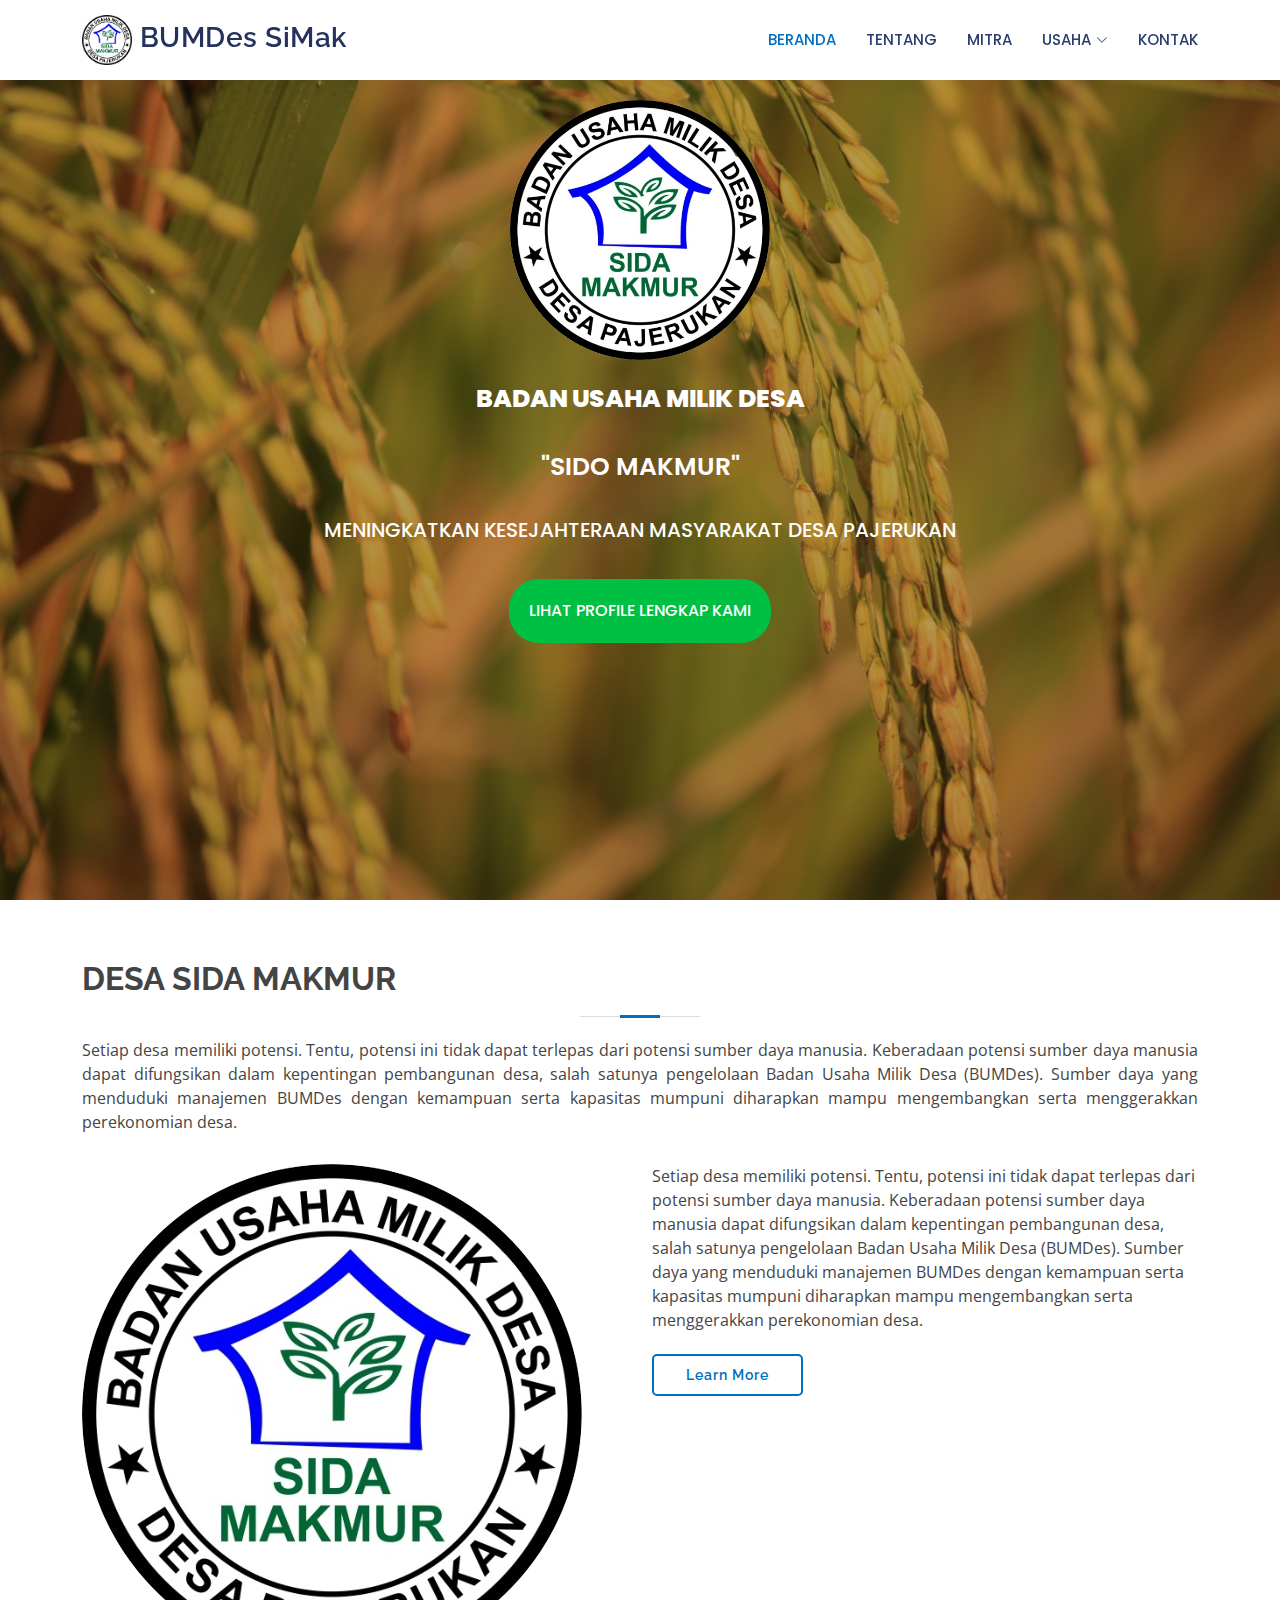
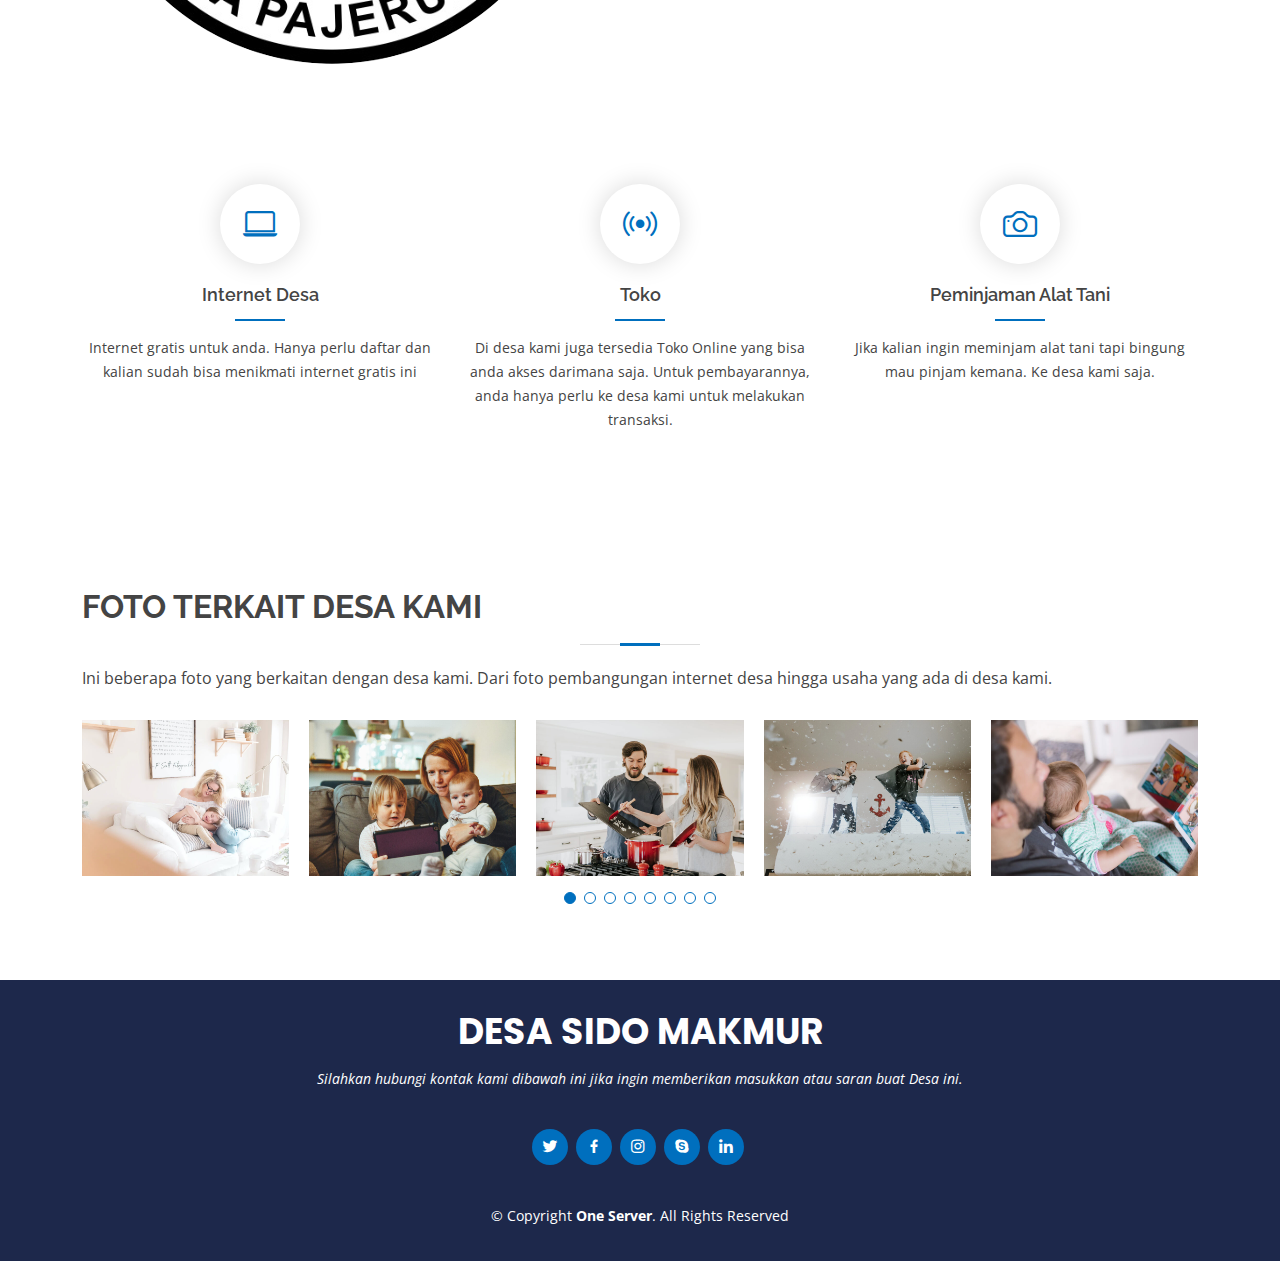
==== beranda.html @ b624a452 "first commit" ====
<!DOCTYPE html>
<html lang="en">

<head>
  <meta charset="utf-8">
  <meta content="width=device-width, initial-scale=1.0" name="viewport">

  <title>BUMDes SiMak | Beranda</title>
  <meta content="" name="description">
  <meta content="" name="keywords">

  <!-- Favicons -->
  <link href="assets/img/favicon_io/favicon.ico" rel="icon">
  <link href="assets/img/favicon_io/favicon.ico" rel="apple-touch-icon">

  <!-- Google Fonts -->
  <link
    href="https://fonts.googleapis.com/css?family=Open+Sans:300,300i,400,400i,600,600i,700,700i|Raleway:300,300i,400,400i,500,500i,600,600i,700,700i|Poppins:300,300i,400,400i,500,500i,600,600i,700,700i"
    rel="stylesheet">

  <!-- Vendor CSS Files -->
  <link href="assets/vendor/bootstrap/css/bootstrap.min.css" rel="stylesheet">
  <link href="assets/vendor/bootstrap-icons/bootstrap-icons.css" rel="stylesheet">
  <link href="assets/vendor/boxicons/css/boxicons.min.css" rel="stylesheet">
  <link href="assets/vendor/glightbox/css/glightbox.min.css" rel="stylesheet">
  <link href="assets/vendor/remixicon/remixicon.css" rel="stylesheet">
  <link href="assets/vendor/swiper/swiper-bundle.min.css" rel="stylesheet">

  <!-- Template Main CSS File -->
  <link href="assets/css/style.css" rel="stylesheet">
</head>

<body>

  <!-- ======= Header ======= -->
  <header id="header" class="fixed-top">
    <div class="container d-flex align-items-center justify-content-between">
      <h1 class="logo">
        <a href="beranda.html" class="logo"><img src="assets/img/logo.png" alt="" class="img-fluid"></a>
        <a href="beranda.html">BUMDes SiMak</a>
      </h1>

      <!-- Navbar Start -->
      <nav id="navbar" class="navbar">
        <ul>
          <li><a class="active" href="beranda.html">BERANDA</a></li>
          <li><a href="tentang.html">TENTANG</a></li>
          <li><a href="mitra.html">MITRA</a></li>
          <li class="dropdown"><a href="#"><span>USAHA</span> <i class="bi bi-chevron-down"></i></a>
            <ul>
              <li><a href="usaha/internet.html">Internet Desa</a></li>
              <li><a href="usaha/toko/">Toko</a></li>
              <li><a href="usaha/peminjaman/">Peminjaman Alat Tani</a></li>
            </ul>
          </li>
          <li><a href="kontak.html">KONTAK</a></li>
        </ul>
        <i class="bi bi-list mobile-nav-toggle"></i>
      </nav>
      <!-- Navbar End -->

    </div>
  </header><!-- End Header -->

  <!-- ======= Jumbotron ======= -->
  <section id="hero">
    <div>
      <div>
        <div class="background" style="background-image: url(assets/img/wallpaperflare.com_wallpaper.jpg)">
          <img class="buram" src="assets/img/logo.png" alt="">
          <p class="bumdes-text">BADAN USAHA MILIK DESA</p>
          <p class="simak-text">"SIDO MAKMUR"</p>
          <p class="text">MENINGKATKAN KESEJAHTERAAN MASYARAKAT DESA PAJERUKAN</p>
          <a href="tentang.html"><button class="button button4">LIHAT PROFILE LENGKAP KAMI</button></a>
        </div>
      </div>
    </div>
  </section><!-- End Jumbotron -->

  <main id="main">

    <!-- ======= Tentang Kami ======= -->
    <section id="about" class="about">
      <div class="container">

        <div class="section-title">
          <h2>Desa Sida Makmur</h2>
          <p>Setiap desa memiliki potensi. Tentu, potensi ini tidak dapat terlepas dari potensi sumber daya manusia.
            Keberadaan potensi sumber daya manusia dapat difungsikan dalam kepentingan pembangunan desa, salah satunya
            pengelolaan Badan Usaha Milik Desa (BUMDes). Sumber daya yang menduduki manajemen BUMDes dengan kemampuan
            serta kapasitas mumpuni diharapkan mampu mengembangkan serta menggerakkan perekonomian desa.</p>
        </div>

        <div class="row content">
          <div class="col-lg-6">
            <img src="assets/img/logo.png" class="img-fluid" alt="">
          </div>
          <div class="col-lg-6 pt-4 pt-lg-0">
            <p>
              Setiap desa memiliki potensi. Tentu, potensi ini tidak dapat terlepas dari potensi sumber daya manusia.
              Keberadaan potensi sumber daya manusia dapat difungsikan dalam kepentingan pembangunan desa, salah satunya
              pengelolaan Badan Usaha Milik Desa (BUMDes). Sumber daya yang menduduki manajemen BUMDes dengan kemampuan
              serta kapasitas mumpuni diharapkan mampu mengembangkan serta menggerakkan perekonomian desa.
            </p>
            <a href="our-story.html" class="btn-learn-more">Learn More</a>
          </div>
        </div>

      </div>
    </section><!-- End Tentang Kami -->

    <!-- ======= Usaha Section ======= -->
    <section id="features" class="features">
      <div class="container">

        <div class="row">
          <div class="col-lg-4 col-md-6 icon-box">
            <div class="icon"><i class="bi bi-laptop"></i></div>
            <h4 class="title"><a href="">Internet Desa</a></h4>
            <p class="description">Internet gratis untuk anda. Hanya perlu daftar dan kalian sudah bisa menikmati internet gratis ini</p>
          </div>
          <div class="col-lg-4 col-md-6 icon-box">
            <div class="icon"><i class="bi bi-broadcast"></i></div>
            <h4 class="title"><a href="">Toko</a></h4>
            <p class="description">Di desa kami juga tersedia Toko Online yang bisa anda akses darimana saja. Untuk pembayarannya, anda hanya perlu ke desa kami untuk melakukan transaksi.</p>
          </div>
          <div class="col-lg-4 col-md-6 icon-box">
            <div class="icon"><i class="bi bi-camera"></i></div>
            <h4 class="title"><a href="">Peminjaman Alat Tani</a></h4>
            <p class="description">Jika kalian ingin meminjam alat tani tapi bingung mau pinjam kemana. Ke desa kami saja.</p>
          </div>
        </div>

      </div>
    </section><!-- End Usaha Section -->

    <!-- ======= Foto Terkait Kami ======= -->
    <section id="recent-photos" class="recent-photos">
      <div class="container">

        <div class="section-title">
          <h2>Foto Terkait Desa Kami</h2>
          <p>Ini beberapa foto yang berkaitan dengan desa kami. Dari foto pembangungan internet desa hingga usaha yang ada di desa kami.</p>
        </div>

        <div class="recent-photos-slider swiper">
          <div class="swiper-wrapper align-items-center">
            <div class="swiper-slide"><a href="assets/img/recent-photos/recent-photos-1.jpg" class="glightbox"><img
                  src="assets/img/recent-photos/recent-photos-1.jpg" class="img-fluid" alt=""></a></div>
            <div class="swiper-slide"><a href="assets/img/recent-photos/recent-photos-2.jpg" class="glightbox"><img
                  src="assets/img/recent-photos/recent-photos-2.jpg" class="img-fluid" alt=""></a></div>
            <div class="swiper-slide"><a href="assets/img/recent-photos/recent-photos-3.jpg" class="glightbox"><img
                  src="assets/img/recent-photos/recent-photos-3.jpg" class="img-fluid" alt=""></a></div>
            <div class="swiper-slide"><a href="assets/img/recent-photos/recent-photos-4.jpg" class="glightbox"><img
                  src="assets/img/recent-photos/recent-photos-4.jpg" class="img-fluid" alt=""></a></div>
            <div class="swiper-slide"><a href="assets/img/recent-photos/recent-photos-5.jpg" class="glightbox"><img
                  src="assets/img/recent-photos/recent-photos-5.jpg" class="img-fluid" alt=""></a></div>
            <div class="swiper-slide"><a href="assets/img/recent-photos/recent-photos-6.jpg" class="glightbox"><img
                  src="assets/img/recent-photos/recent-photos-6.jpg" class="img-fluid" alt=""></a></div>
            <div class="swiper-slide"><a href="assets/img/recent-photos/recent-photos-7.jpg" class="glightbox"><img
                  src="assets/img/recent-photos/recent-photos-7.jpg" class="img-fluid" alt=""></a></div>
            <div class="swiper-slide"><a href="assets/img/recent-photos/recent-photos-8.jpg" class="glightbox"><img
                  src="assets/img/recent-photos/recent-photos-8.jpg" class="img-fluid" alt=""></a></div>
          </div>
          <div class="swiper-pagination"></div>
        </div>

      </div>
    </section><!-- End Foto Terkait Kami -->

  </main><!-- End #main -->

  <!-- ======= Footer ======= -->
  <footer id="footer">
    <div class="container">
      <h3>DESA SIDO MAKMUR</h3>
      <p>Silahkan hubungi kontak kami dibawah ini jika ingin memberikan masukkan atau saran buat Desa ini.</p>
      <div class="social-links">
        <a href="#" class="twitter"><i class="bx bxl-twitter"></i></a>
        <a href="#" class="facebook"><i class="bx bxl-facebook"></i></a>
        <a href="#" class="instagram"><i class="bx bxl-instagram"></i></a>
        <a href="#" class="google-plus"><i class="bx bxl-skype"></i></a>
        <a href="#" class="linkedin"><i class="bx bxl-linkedin"></i></a>
      </div>
      <div class="copyright">
        &copy; Copyright <strong><span>One Server</span></strong>. All Rights Reserved
      </div>
      <!-- <div class="credits">
        Designed by <a href="https://bootstrapmade.com/">BootstrapMade</a>
      </div> -->
    </div>
  </footer><!-- End Footer -->

  <a href="#" class="back-to-top d-flex align-items-center justify-content-center"><i
      class="bi bi-arrow-up-short"></i></a>

  <!-- Vendor JS Files -->
  <script src="assets/vendor/bootstrap/js/bootstrap.bundle.min.js"></script>
  <script src="assets/vendor/glightbox/js/glightbox.min.js"></script>
  <script src="assets/vendor/isotope-layout/isotope.pkgd.min.js"></script>
  <script src="assets/vendor/swiper/swiper-bundle.min.js"></script>
  <script src="assets/vendor/php-email-form/validate.js"></script>

  <!-- Template Main JS File -->
  <script src="assets/js/main.js"></script>

</body>

</html>
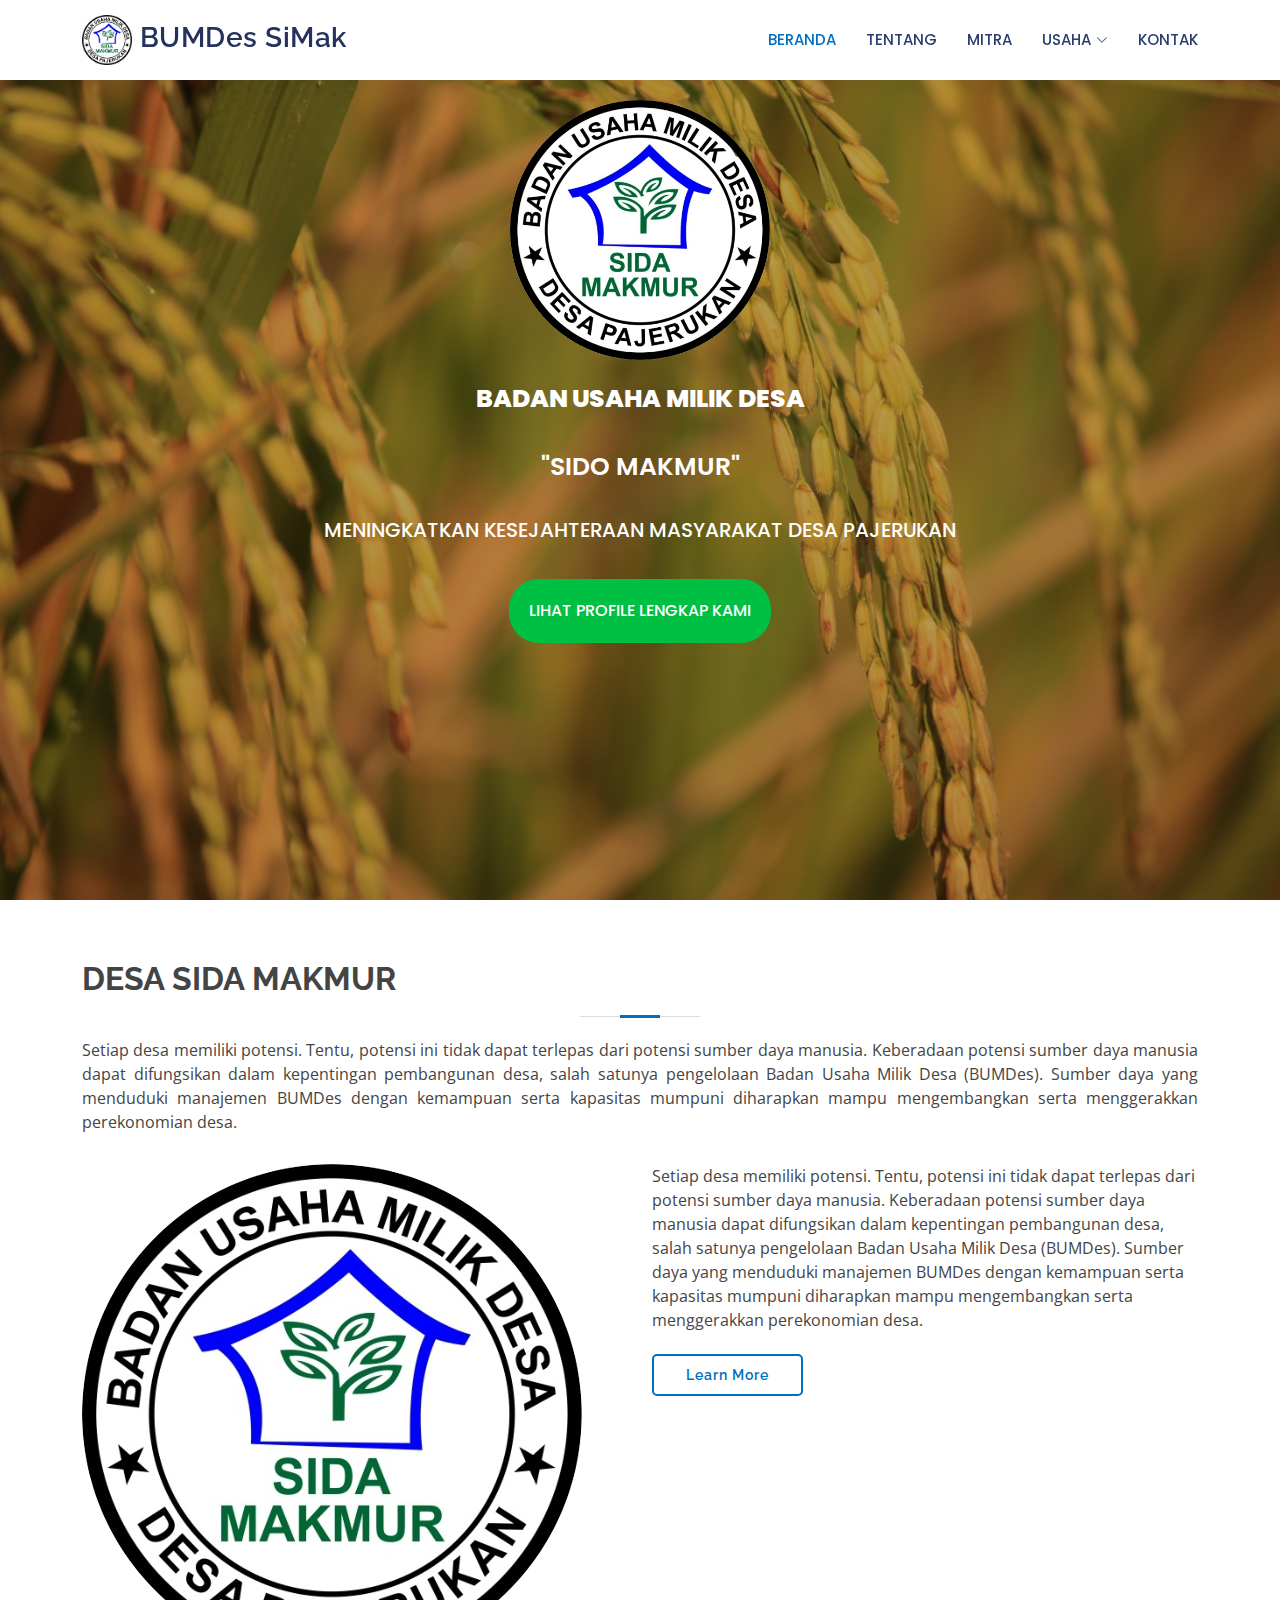
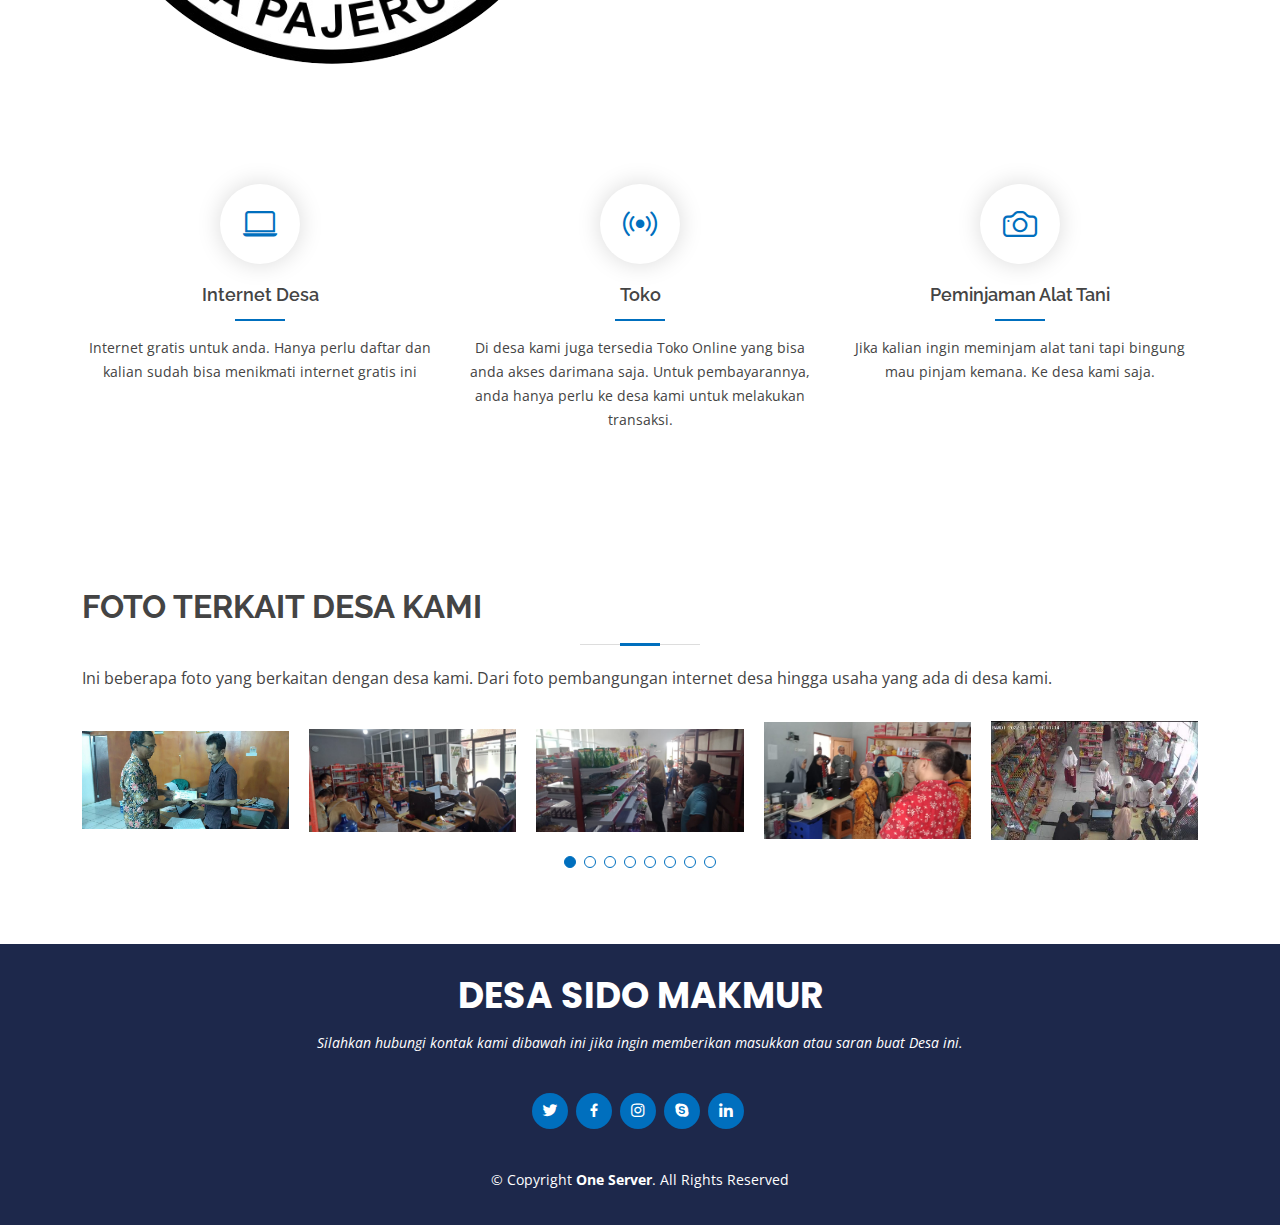
==== commit 9275aaf0: "Ada Perubahan Lagi" ====
--- a/beranda.html
+++ b/beranda.html
@@ -2,41 +2,40 @@
 <html lang="en">
 
 <head>
-  <meta charset="utf-8">
-  <meta content="width=device-width, initial-scale=1.0" name="viewport">
+  <meta charset="utf-8" />
+  <meta content="width=device-width, initial-scale=1.0" name="viewport" />
 
   <title>BUMDes SiMak | Beranda</title>
-  <meta content="" name="description">
-  <meta content="" name="keywords">
+  <meta content="" name="description" />
+  <meta content="" name="keywords" />
 
   <!-- Favicons -->
-  <link href="assets/img/favicon_io/favicon.ico" rel="icon">
-  <link href="assets/img/favicon_io/favicon.ico" rel="apple-touch-icon">
+  <link href="assets/img/favicon_io/favicon.ico" rel="icon" />
+  <link href="assets/img/favicon_io/favicon.ico" rel="apple-touch-icon" />
 
   <!-- Google Fonts -->
   <link
     href="https://fonts.googleapis.com/css?family=Open+Sans:300,300i,400,400i,600,600i,700,700i|Raleway:300,300i,400,400i,500,500i,600,600i,700,700i|Poppins:300,300i,400,400i,500,500i,600,600i,700,700i"
-    rel="stylesheet">
+    rel="stylesheet" />
 
   <!-- Vendor CSS Files -->
-  <link href="assets/vendor/bootstrap/css/bootstrap.min.css" rel="stylesheet">
-  <link href="assets/vendor/bootstrap-icons/bootstrap-icons.css" rel="stylesheet">
-  <link href="assets/vendor/boxicons/css/boxicons.min.css" rel="stylesheet">
-  <link href="assets/vendor/glightbox/css/glightbox.min.css" rel="stylesheet">
-  <link href="assets/vendor/remixicon/remixicon.css" rel="stylesheet">
-  <link href="assets/vendor/swiper/swiper-bundle.min.css" rel="stylesheet">
+  <link href="assets/vendor/bootstrap/css/bootstrap.min.css" rel="stylesheet" />
+  <link href="assets/vendor/bootstrap-icons/bootstrap-icons.css" rel="stylesheet" />
+  <link href="assets/vendor/boxicons/css/boxicons.min.css" rel="stylesheet" />
+  <link href="assets/vendor/glightbox/css/glightbox.min.css" rel="stylesheet" />
+  <link href="assets/vendor/remixicon/remixicon.css" rel="stylesheet" />
+  <link href="assets/vendor/swiper/swiper-bundle.min.css" rel="stylesheet" />
 
   <!-- Template Main CSS File -->
-  <link href="assets/css/style.css" rel="stylesheet">
+  <link href="assets/css/style.css" rel="stylesheet" />
 </head>
 
 <body>
-
   <!-- ======= Header ======= -->
   <header id="header" class="fixed-top">
     <div class="container d-flex align-items-center justify-content-between">
       <h1 class="logo">
-        <a href="beranda.html" class="logo"><img src="assets/img/logo.png" alt="" class="img-fluid"></a>
+        <a href="beranda.html" class="logo"><img src="assets/img/logo.png" alt="" class="img-fluid" /></a>
         <a href="beranda.html">BUMDes SiMak</a>
       </h1>
 
@@ -46,7 +45,8 @@
           <li><a class="active" href="beranda.html">BERANDA</a></li>
           <li><a href="tentang.html">TENTANG</a></li>
           <li><a href="mitra.html">MITRA</a></li>
-          <li class="dropdown"><a href="#"><span>USAHA</span> <i class="bi bi-chevron-down"></i></a>
+          <li class="dropdown">
+            <a href="#"><span>USAHA</span> <i class="bi bi-chevron-down"></i></a>
             <ul>
               <li><a href="usaha/internet.html">Internet Desa</a></li>
               <li><a href="usaha/toko/">Toko</a></li>
@@ -58,123 +58,166 @@
         <i class="bi bi-list mobile-nav-toggle"></i>
       </nav>
       <!-- Navbar End -->
-
     </div>
-  </header><!-- End Header -->
+  </header>
+  <!-- End Header -->
 
   <!-- ======= Jumbotron ======= -->
   <section id="hero">
     <div>
       <div>
-        <div class="background" style="background-image: url(assets/img/wallpaperflare.com_wallpaper.jpg)">
-          <img class="buram" src="assets/img/logo.png" alt="">
+        <div class="background" style="
+							background-image: url(assets/img/wallpaperflare.com_wallpaper.jpg);
+						">
+          <img class="buram" src="assets/img/logo.png" alt="" />
           <p class="bumdes-text">BADAN USAHA MILIK DESA</p>
           <p class="simak-text">"SIDO MAKMUR"</p>
-          <p class="text">MENINGKATKAN KESEJAHTERAAN MASYARAKAT DESA PAJERUKAN</p>
-          <a href="tentang.html"><button class="button button4">LIHAT PROFILE LENGKAP KAMI</button></a>
+          <p class="text">
+            MENINGKATKAN KESEJAHTERAAN MASYARAKAT DESA PAJERUKAN
+          </p>
+          <a href="tentang.html"><button class="button button4">
+              LIHAT PROFILE LENGKAP KAMI
+            </button></a>
         </div>
       </div>
     </div>
-  </section><!-- End Jumbotron -->
+  </section>
+  <!-- End Jumbotron -->
 
   <main id="main">
-
     <!-- ======= Tentang Kami ======= -->
     <section id="about" class="about">
       <div class="container">
-
         <div class="section-title">
           <h2>Desa Sida Makmur</h2>
-          <p>Setiap desa memiliki potensi. Tentu, potensi ini tidak dapat terlepas dari potensi sumber daya manusia.
-            Keberadaan potensi sumber daya manusia dapat difungsikan dalam kepentingan pembangunan desa, salah satunya
-            pengelolaan Badan Usaha Milik Desa (BUMDes). Sumber daya yang menduduki manajemen BUMDes dengan kemampuan
-            serta kapasitas mumpuni diharapkan mampu mengembangkan serta menggerakkan perekonomian desa.</p>
+          <p>
+            Setiap desa memiliki potensi. Tentu, potensi ini tidak dapat
+            terlepas dari potensi sumber daya manusia. Keberadaan potensi
+            sumber daya manusia dapat difungsikan dalam kepentingan
+            pembangunan desa, salah satunya pengelolaan Badan Usaha Milik Desa
+            (BUMDes). Sumber daya yang menduduki manajemen BUMDes dengan
+            kemampuan serta kapasitas mumpuni diharapkan mampu mengembangkan
+            serta menggerakkan perekonomian desa.
+          </p>
         </div>
 
         <div class="row content">
           <div class="col-lg-6">
-            <img src="assets/img/logo.png" class="img-fluid" alt="">
+            <img src="assets/img/logo.png" class="img-fluid" alt="" />
           </div>
           <div class="col-lg-6 pt-4 pt-lg-0">
             <p>
-              Setiap desa memiliki potensi. Tentu, potensi ini tidak dapat terlepas dari potensi sumber daya manusia.
-              Keberadaan potensi sumber daya manusia dapat difungsikan dalam kepentingan pembangunan desa, salah satunya
-              pengelolaan Badan Usaha Milik Desa (BUMDes). Sumber daya yang menduduki manajemen BUMDes dengan kemampuan
-              serta kapasitas mumpuni diharapkan mampu mengembangkan serta menggerakkan perekonomian desa.
+              Setiap desa memiliki potensi. Tentu, potensi ini tidak dapat
+              terlepas dari potensi sumber daya manusia. Keberadaan potensi
+              sumber daya manusia dapat difungsikan dalam kepentingan
+              pembangunan desa, salah satunya pengelolaan Badan Usaha Milik
+              Desa (BUMDes). Sumber daya yang menduduki manajemen BUMDes
+              dengan kemampuan serta kapasitas mumpuni diharapkan mampu
+              mengembangkan serta menggerakkan perekonomian desa.
             </p>
             <a href="our-story.html" class="btn-learn-more">Learn More</a>
           </div>
         </div>
-
-      </div>
-    </section><!-- End Tentang Kami -->
+      </div>
+    </section>
+    <!-- End Tentang Kami -->
 
     <!-- ======= Usaha Section ======= -->
     <section id="features" class="features">
       <div class="container">
-
         <div class="row">
           <div class="col-lg-4 col-md-6 icon-box">
             <div class="icon"><i class="bi bi-laptop"></i></div>
             <h4 class="title"><a href="">Internet Desa</a></h4>
-            <p class="description">Internet gratis untuk anda. Hanya perlu daftar dan kalian sudah bisa menikmati internet gratis ini</p>
+            <p class="description">
+              Internet gratis untuk anda. Hanya perlu daftar dan kalian sudah
+              bisa menikmati internet gratis ini
+            </p>
           </div>
           <div class="col-lg-4 col-md-6 icon-box">
             <div class="icon"><i class="bi bi-broadcast"></i></div>
             <h4 class="title"><a href="">Toko</a></h4>
-            <p class="description">Di desa kami juga tersedia Toko Online yang bisa anda akses darimana saja. Untuk pembayarannya, anda hanya perlu ke desa kami untuk melakukan transaksi.</p>
+            <p class="description">
+              Di desa kami juga tersedia Toko Online yang bisa anda akses
+              darimana saja. Untuk pembayarannya, anda hanya perlu ke desa
+              kami untuk melakukan transaksi.
+            </p>
           </div>
           <div class="col-lg-4 col-md-6 icon-box">
             <div class="icon"><i class="bi bi-camera"></i></div>
             <h4 class="title"><a href="">Peminjaman Alat Tani</a></h4>
-            <p class="description">Jika kalian ingin meminjam alat tani tapi bingung mau pinjam kemana. Ke desa kami saja.</p>
-          </div>
-        </div>
-
-      </div>
-    </section><!-- End Usaha Section -->
+            <p class="description">
+              Jika kalian ingin meminjam alat tani tapi bingung mau pinjam
+              kemana. Ke desa kami saja.
+            </p>
+          </div>
+        </div>
+      </div>
+    </section>
+    <!-- End Usaha Section -->
 
     <!-- ======= Foto Terkait Kami ======= -->
     <section id="recent-photos" class="recent-photos">
       <div class="container">
-
         <div class="section-title">
           <h2>Foto Terkait Desa Kami</h2>
-          <p>Ini beberapa foto yang berkaitan dengan desa kami. Dari foto pembangungan internet desa hingga usaha yang ada di desa kami.</p>
+          <p>
+            Ini beberapa foto yang berkaitan dengan desa kami. Dari foto
+            pembangungan internet desa hingga usaha yang ada di desa kami.
+          </p>
         </div>
 
         <div class="recent-photos-slider swiper">
           <div class="swiper-wrapper align-items-center">
-            <div class="swiper-slide"><a href="assets/img/recent-photos/recent-photos-1.jpg" class="glightbox"><img
-                  src="assets/img/recent-photos/recent-photos-1.jpg" class="img-fluid" alt=""></a></div>
-            <div class="swiper-slide"><a href="assets/img/recent-photos/recent-photos-2.jpg" class="glightbox"><img
-                  src="assets/img/recent-photos/recent-photos-2.jpg" class="img-fluid" alt=""></a></div>
-            <div class="swiper-slide"><a href="assets/img/recent-photos/recent-photos-3.jpg" class="glightbox"><img
-                  src="assets/img/recent-photos/recent-photos-3.jpg" class="img-fluid" alt=""></a></div>
-            <div class="swiper-slide"><a href="assets/img/recent-photos/recent-photos-4.jpg" class="glightbox"><img
-                  src="assets/img/recent-photos/recent-photos-4.jpg" class="img-fluid" alt=""></a></div>
-            <div class="swiper-slide"><a href="assets/img/recent-photos/recent-photos-5.jpg" class="glightbox"><img
-                  src="assets/img/recent-photos/recent-photos-5.jpg" class="img-fluid" alt=""></a></div>
-            <div class="swiper-slide"><a href="assets/img/recent-photos/recent-photos-6.jpg" class="glightbox"><img
-                  src="assets/img/recent-photos/recent-photos-6.jpg" class="img-fluid" alt=""></a></div>
-            <div class="swiper-slide"><a href="assets/img/recent-photos/recent-photos-7.jpg" class="glightbox"><img
-                  src="assets/img/recent-photos/recent-photos-7.jpg" class="img-fluid" alt=""></a></div>
-            <div class="swiper-slide"><a href="assets/img/recent-photos/recent-photos-8.jpg" class="glightbox"><img
-                  src="assets/img/recent-photos/recent-photos-8.jpg" class="img-fluid" alt=""></a></div>
+            <div class="swiper-slide">
+              <a href="assets/img/foto-terkait-desa/recent-photos-1.jpg" class="glightbox"><img
+                  src="assets/img/foto-terkait-desa/recent-photos-1.jpg" class="img-fluid" alt="" /></a>
+            </div>
+            <div class="swiper-slide">
+              <a href="assets/img/foto-terkait-desa/recent-photos-2.jpg" class="glightbox"><img
+                  src="assets/img/foto-terkait-desa/recent-photos-2.jpg" class="img-fluid" alt="" /></a>
+            </div>
+            <div class="swiper-slide">
+              <a href="assets/img/foto-terkait-desa/recent-photos-3.jpg" class="glightbox"><img
+                  src="assets/img/foto-terkait-desa/recent-photos-3.jpg" class="img-fluid" alt="" /></a>
+            </div>
+            <div class="swiper-slide">
+              <a href="assets/img/foto-terkait-desa/recent-photos-4.jpg" class="glightbox"><img
+                  src="assets/img/foto-terkait-desa/recent-photos-4.jpg" class="img-fluid" alt="" /></a>
+            </div>
+            <div class="swiper-slide">
+              <a href="assets/img/foto-terkait-desa/recent-photos-5.jpg" class="glightbox"><img
+                  src="assets/img/foto-terkait-desa/recent-photos-5.jpg" class="img-fluid" alt="" /></a>
+            </div>
+            <div class="swiper-slide">
+              <a href="assets/img/foto-terkait-desa/recent-photos-6.jpg" class="glightbox"><img
+                  src="assets/img/foto-terkait-desa/recent-photos-6.jpg" class="img-fluid" alt="" /></a>
+            </div>
+            <div class="swiper-slide">
+              <a href="assets/img/foto-terkait-desa/recent-photos-7.jpg" class="glightbox"><img
+                  src="assets/img/foto-terkait-desa/recent-photos-7.jpg" class="img-fluid" alt="" /></a>
+            </div>
+            <div class="swiper-slide">
+              <a href="assets/img/foto-terkait-desa/recent-photos-8.jpg" class="glightbox"><img
+                  src="assets/img/foto-terkait-desa/recent-photos-8.jpgg" class="img-fluid" alt="" /></a>
+            </div>
           </div>
           <div class="swiper-pagination"></div>
         </div>
-
-      </div>
-    </section><!-- End Foto Terkait Kami -->
-
-  </main><!-- End #main -->
+      </div>
+    </section>
+    <!-- End Foto Terkait Kami -->
+  </main>
+  <!-- End #main -->
 
   <!-- ======= Footer ======= -->
   <footer id="footer">
     <div class="container">
       <h3>DESA SIDO MAKMUR</h3>
-      <p>Silahkan hubungi kontak kami dibawah ini jika ingin memberikan masukkan atau saran buat Desa ini.</p>
+      <p>
+        Silahkan hubungi kontak kami dibawah ini jika ingin memberikan
+        masukkan atau saran buat Desa ini.
+      </p>
       <div class="social-links">
         <a href="#" class="twitter"><i class="bx bxl-twitter"></i></a>
         <a href="#" class="facebook"><i class="bx bxl-facebook"></i></a>
@@ -189,7 +232,8 @@
         Designed by <a href="https://bootstrapmade.com/">BootstrapMade</a>
       </div> -->
     </div>
-  </footer><!-- End Footer -->
+  </footer>
+  <!-- End Footer -->
 
   <a href="#" class="back-to-top d-flex align-items-center justify-content-center"><i
       class="bi bi-arrow-up-short"></i></a>
@@ -203,7 +247,6 @@
 
   <!-- Template Main JS File -->
   <script src="assets/js/main.js"></script>
-
 </body>
 
 </html>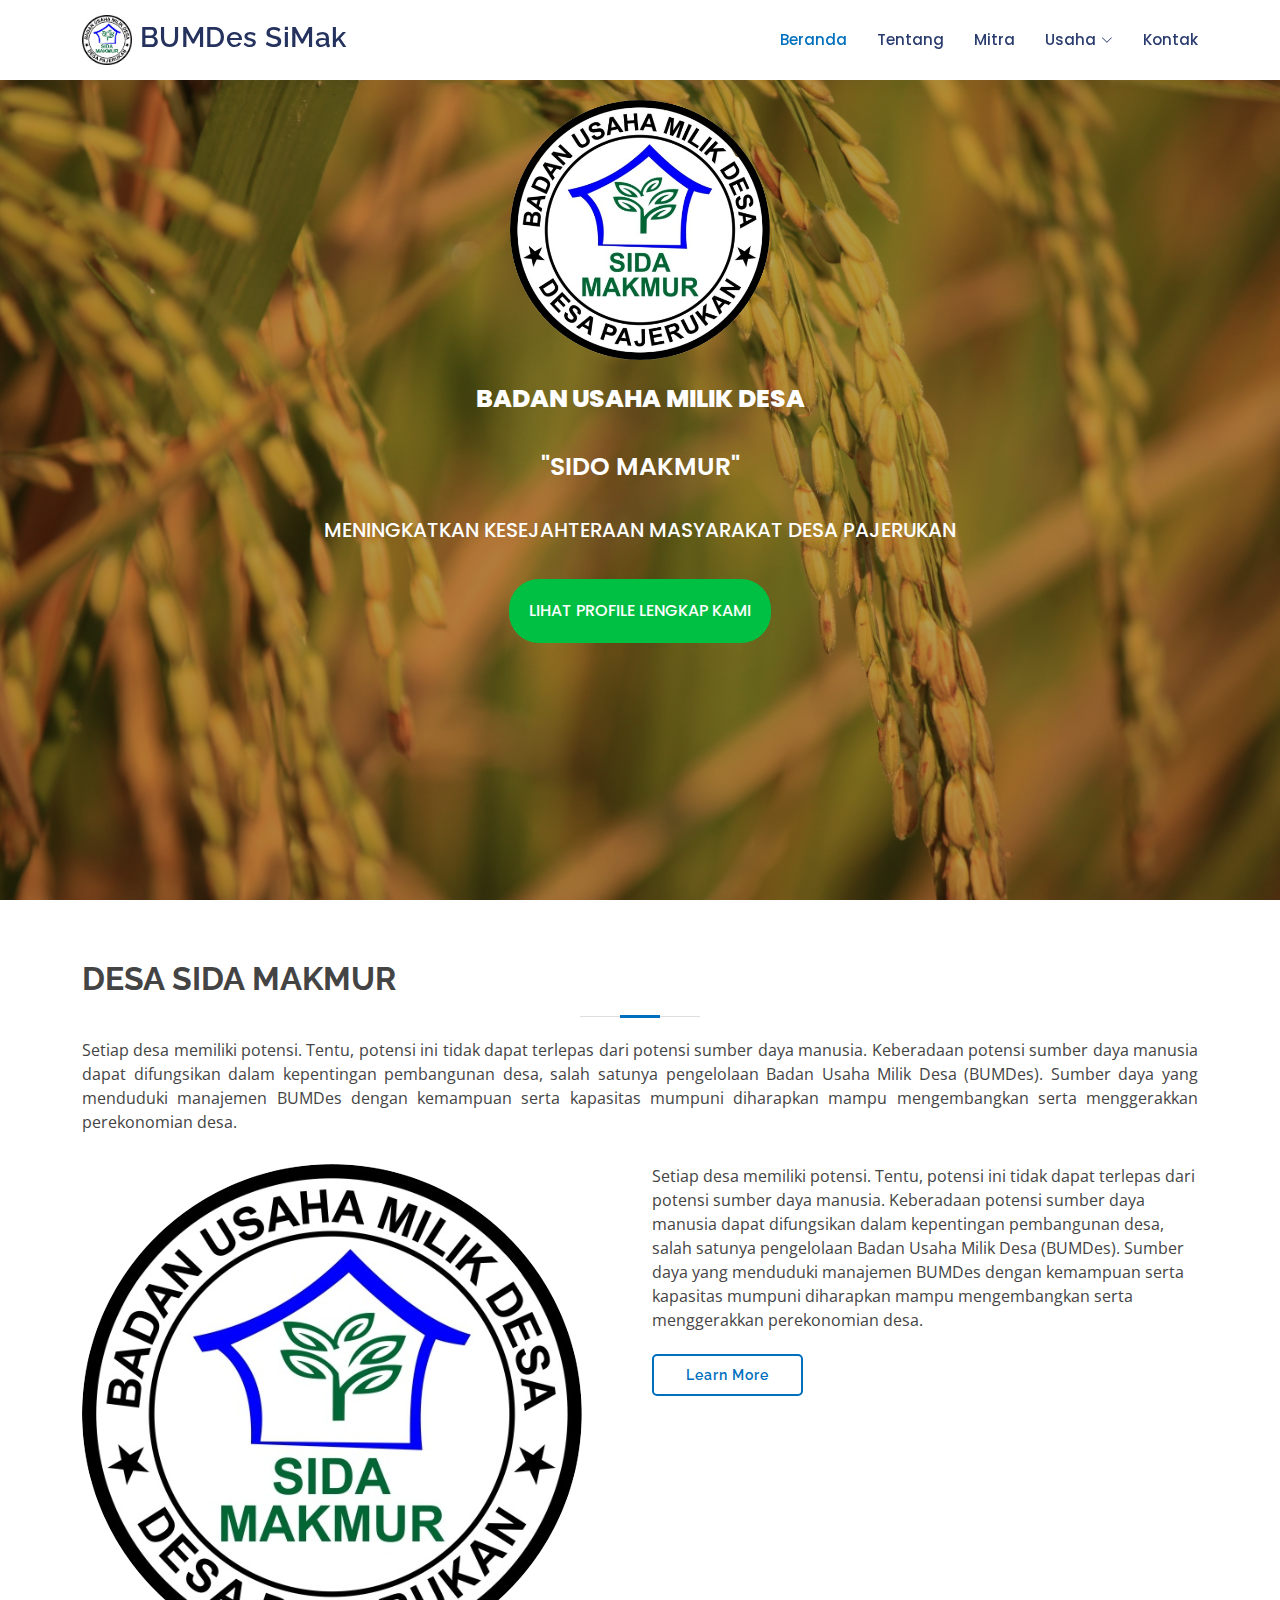
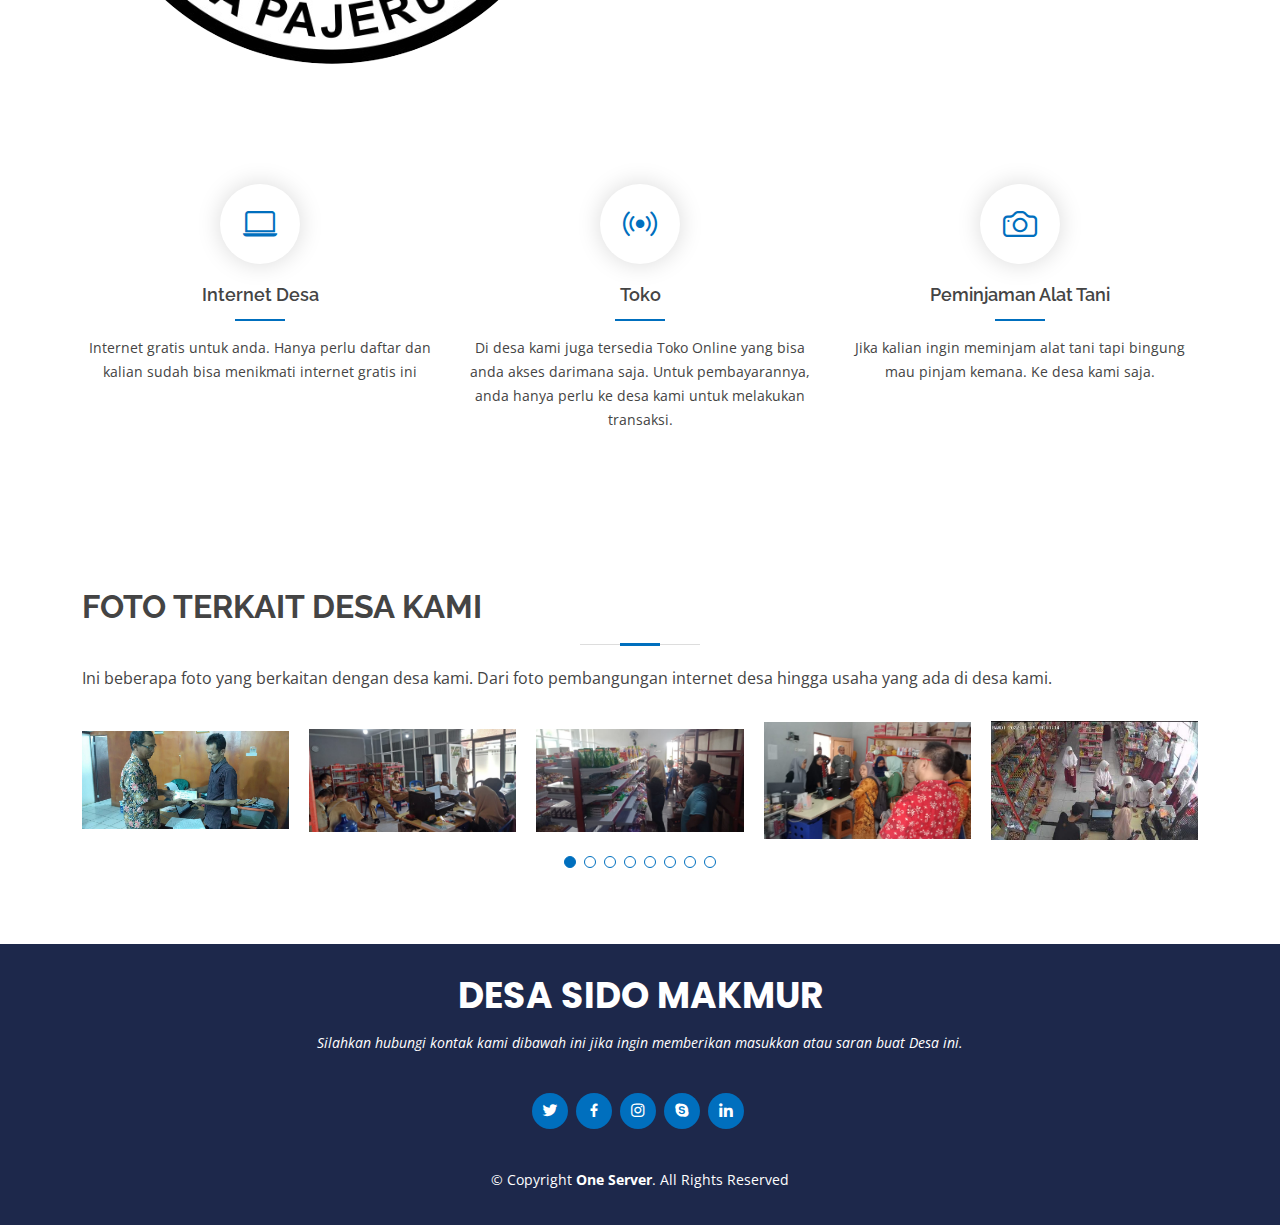
==== commit 4ed6a0fa: "tambahan internet" ====
--- a/beranda.html
+++ b/beranda.html
@@ -42,18 +42,18 @@
       <!-- Navbar Start -->
       <nav id="navbar" class="navbar">
         <ul>
-          <li><a class="active" href="beranda.html">BERANDA</a></li>
-          <li><a href="tentang.html">TENTANG</a></li>
-          <li><a href="mitra.html">MITRA</a></li>
+          <li><a class="active" href="beranda.html">Beranda</a></li>
+          <li><a href="tentang.html">Tentang</a></li>
+          <li><a href="mitra.html">Mitra</a></li>
           <li class="dropdown">
-            <a href="#"><span>USAHA</span> <i class="bi bi-chevron-down"></i></a>
+            <a href="#"><span>Usaha</span> <i class="bi bi-chevron-down"></i></a>
             <ul>
-              <li><a href="usaha/internet.html">Internet Desa</a></li>
+              <li><a href="internet.html">Internet Desa</a></li>
               <li><a href="usaha/toko/">Toko</a></li>
               <li><a href="usaha/peminjaman/">Peminjaman Alat Tani</a></li>
             </ul>
           </li>
-          <li><a href="kontak.html">KONTAK</a></li>
+          <li><a href="kontak.html">Kontak</a></li>
         </ul>
         <i class="bi bi-list mobile-nav-toggle"></i>
       </nav>
--- a/assets/css/style.css
+++ b/assets/css/style.css
@@ -5,6 +5,7 @@
   font-family: 'Poppins';
   src: url(../fonts/Poppins/);
 }
+@import url('https://fonts.googleapis.com/css2?family=Poppins:wght@500;600;700;800;900&display=swap');
 
 
 /*--------------------------------------------------------------
@@ -93,7 +94,18 @@
 
 #header .logo img {
   max-height: 50px;
-
+}
+#header .logo2 img {
+  max-height: 20px;
+}
+
+/*--------------------------------------------------------------
+# Jumbotron
+--------------------------------------------------------------*/
+@media (max-width: 1366px) {
+  .jumbotron h1 p img {
+    left: -90%;
+  }
 }
 
 /*--------------------------------------------------------------
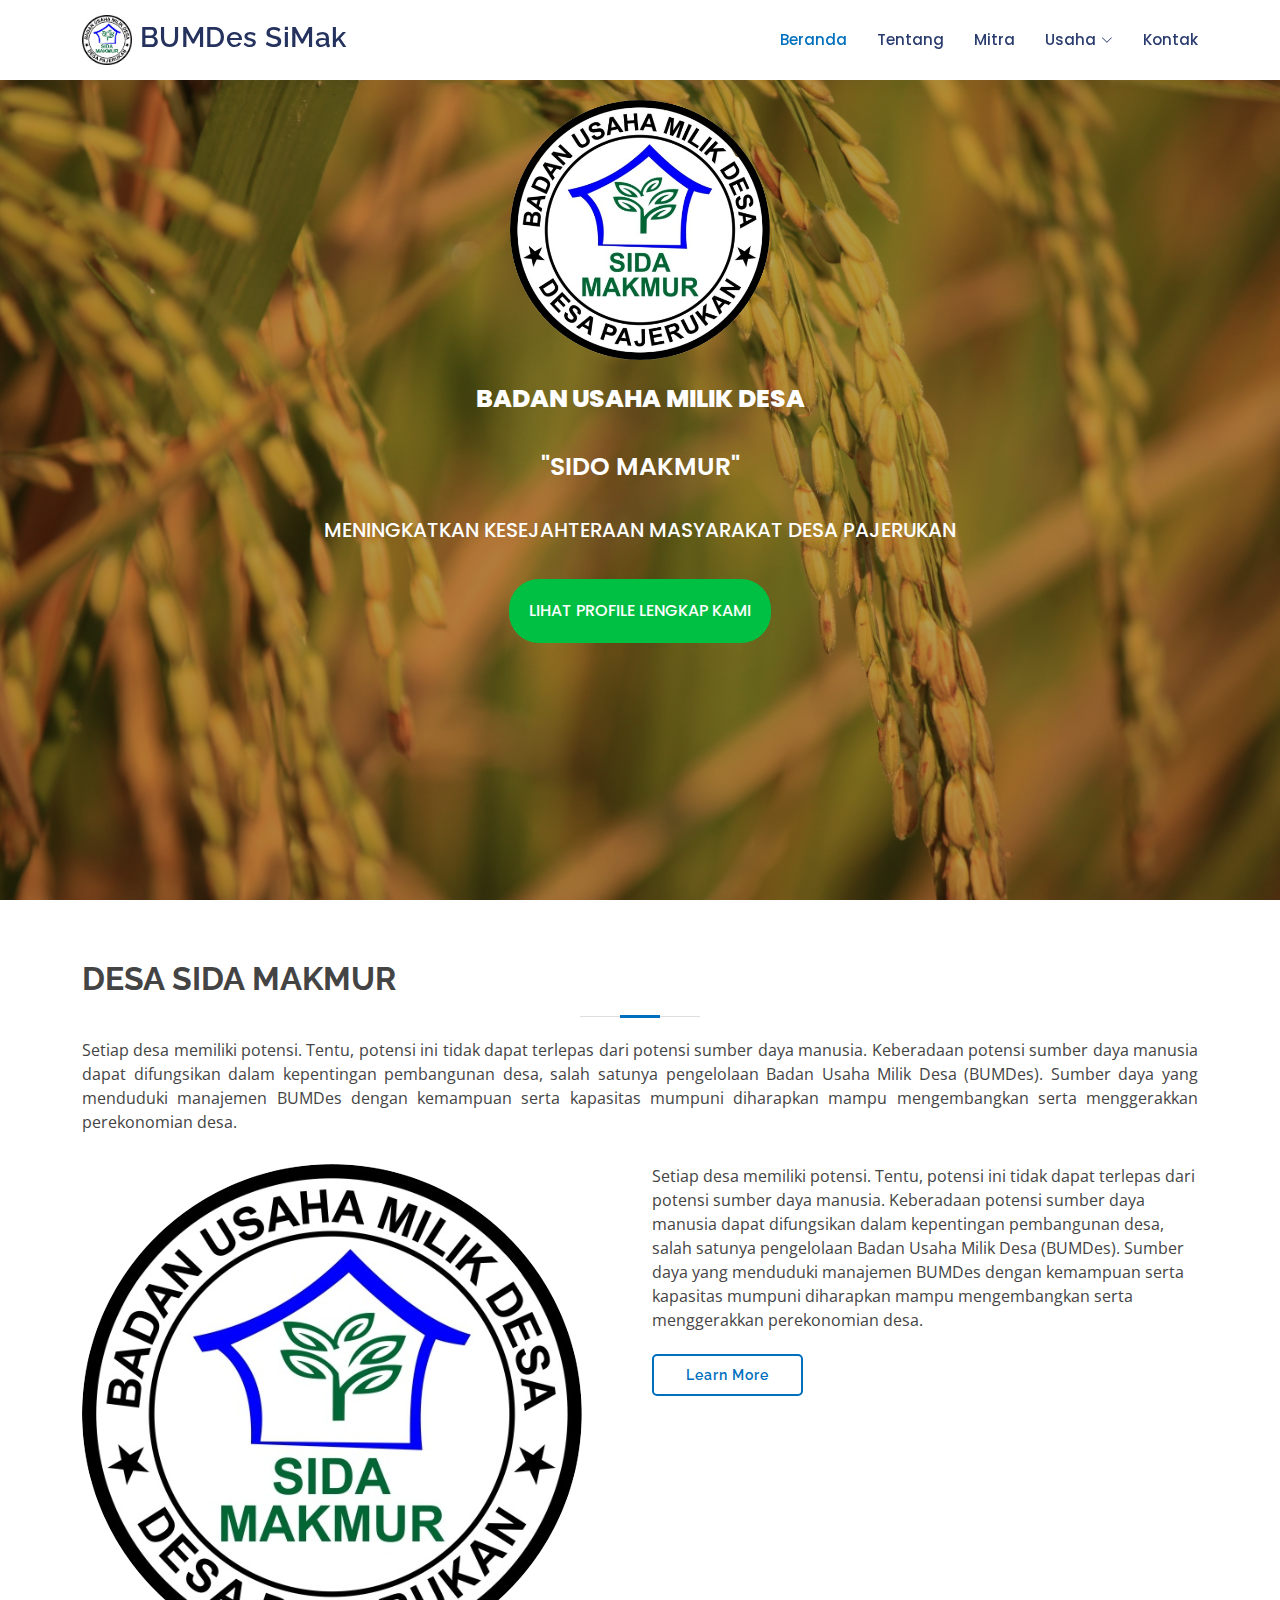
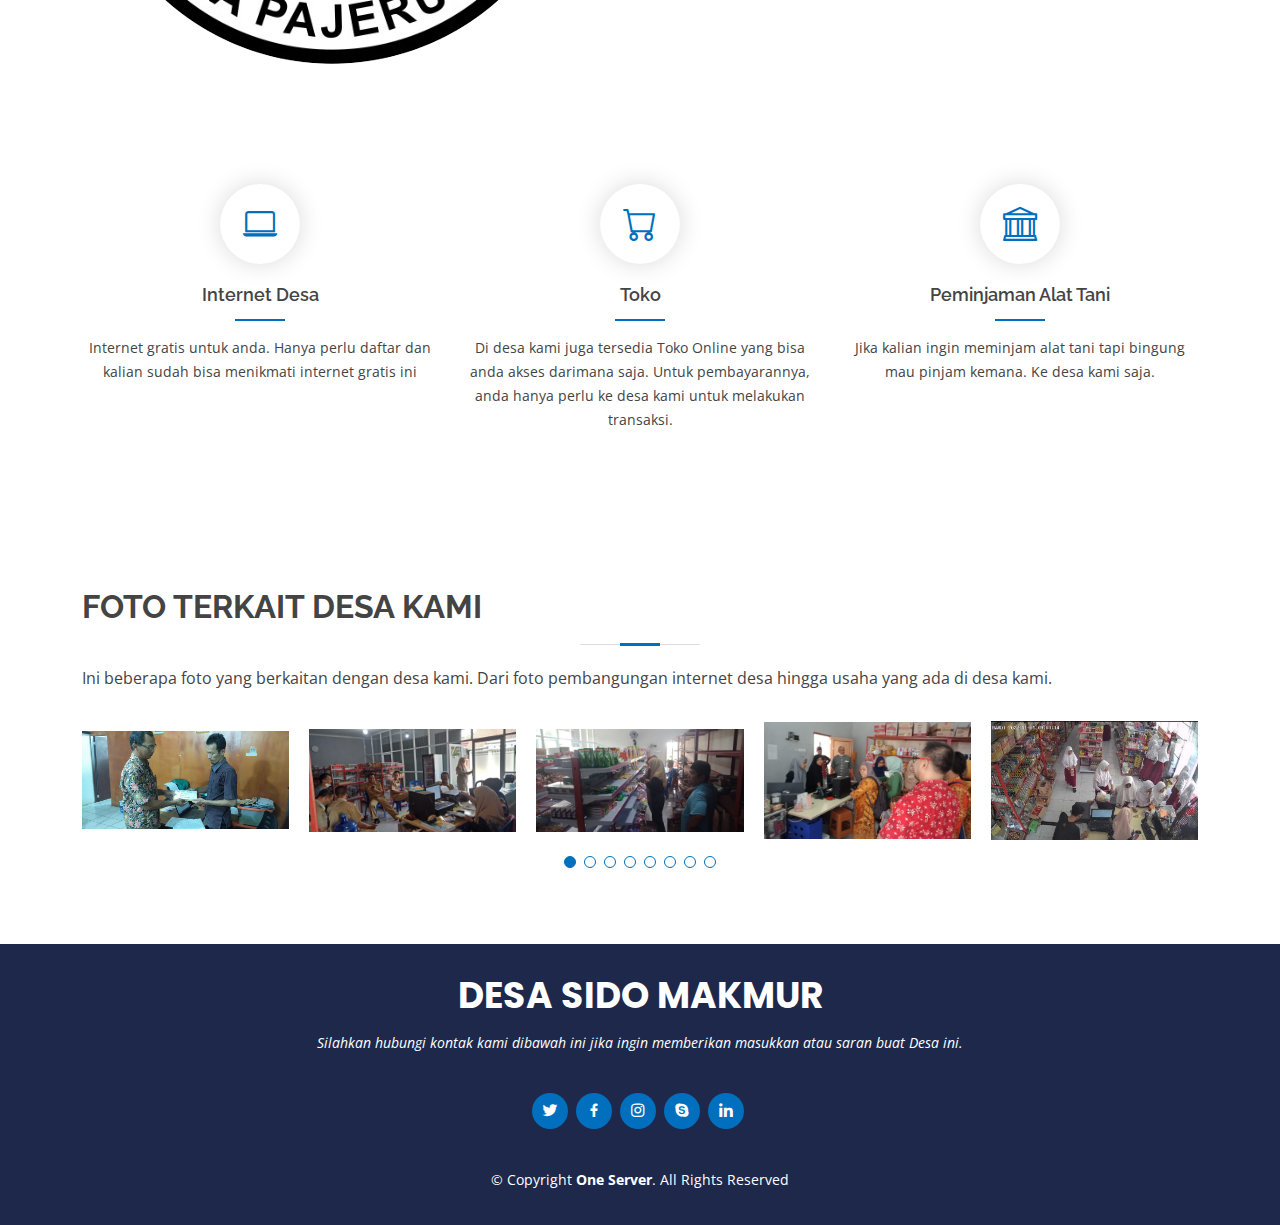
==== commit d4fecf99: "Ini adalah revamp hero miya kakinya bisa lompat tiga kilo meter" ====
--- a/beranda.html
+++ b/beranda.html
@@ -135,7 +135,7 @@
             </p>
           </div>
           <div class="col-lg-4 col-md-6 icon-box">
-            <div class="icon"><i class="bi bi-broadcast"></i></div>
+            <div class="icon"><i class="bi bi-cart"></i></div>
             <h4 class="title"><a href="">Toko</a></h4>
             <p class="description">
               Di desa kami juga tersedia Toko Online yang bisa anda akses
@@ -144,7 +144,7 @@
             </p>
           </div>
           <div class="col-lg-4 col-md-6 icon-box">
-            <div class="icon"><i class="bi bi-camera"></i></div>
+            <div class="icon"><i class="bi bi-bank"></i></div>
             <h4 class="title"><a href="">Peminjaman Alat Tani</a></h4>
             <p class="description">
               Jika kalian ingin meminjam alat tani tapi bingung mau pinjam
